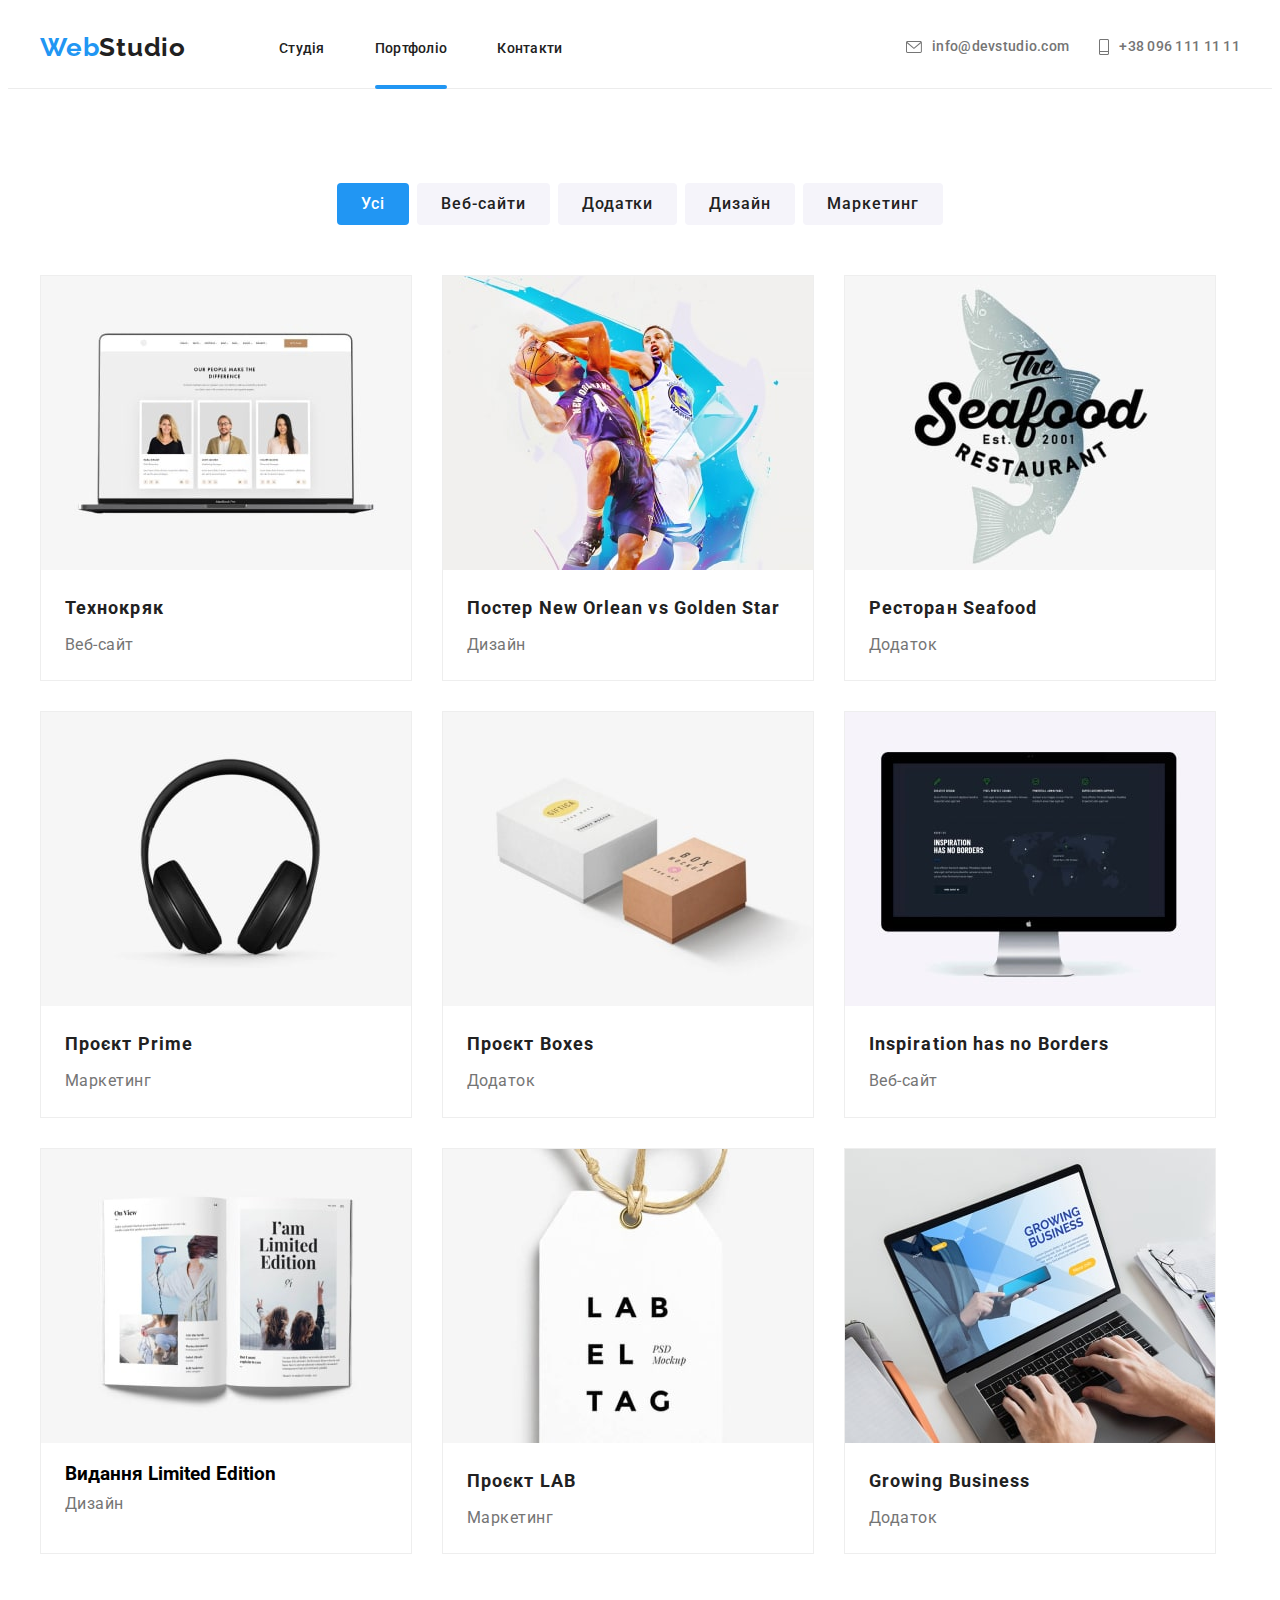
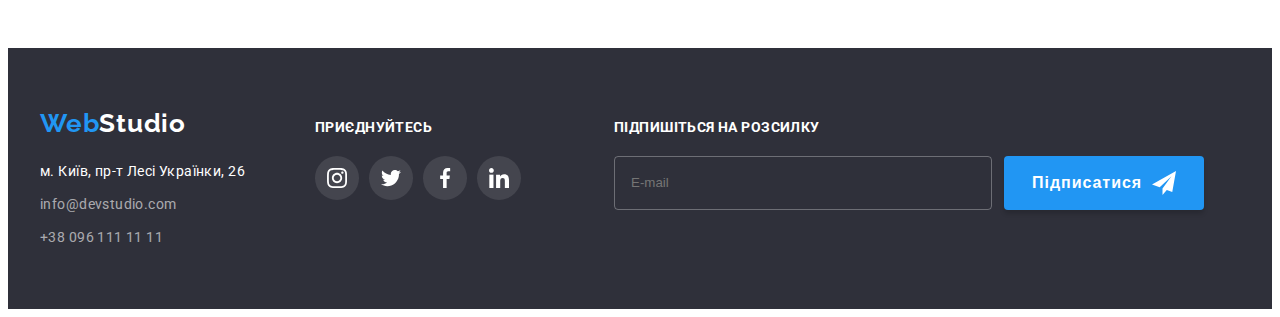
==== portfolio.html @ f2a8a2c8 "module 8" ====
<!DOCTYPE html>
<html lang="uk">

<head>
  <meta charset="UTF-8" />
  <meta http-equiv="X-UA-Compatible" content="IE=edge" />
  <meta name="viewport" content="width=device-width, initial-scale=1.0" />
  <title>Портфоліо</title>
  <link rel="stylesheet" href="https://cdnjs.cloudflare.com/ajax/libs/modern-normalize/1.1.0/modern-normalize.min.css"
    integrity="sha512-wpPYUAdjBVSE4KJnH1VR1HeZfpl1ub8YT/NKx4PuQ5NmX2tKuGu6U/JRp5y+Y8XG2tV+wKQpNHVUX03MfMFn9Q=="
    crossorigin="anonymous" referrerpolicy="no-referrer" />
  <link href="https://fonts.googleapis.com/css2?family=Raleway:wght@700&family=Roboto:wght@400;500;700;900&display=swap"
    rel="stylesheet" />
  <link rel="stylesheet" href="./css/main.min.css">
</head>

<body>

  <body>
    <header class="header">
      <div class="container header__container">
        <nav class="navigation">
          <a href="/" lang="en" class="navigation__logo main__logo--dark"><span
              class="active__logo">Web</span>Studio</a>
          <ul class="menu">
            <li class="menu__item list">
              <a class="menu__link link" href="./index.html">Студія</a>
            </li>
            <li class="menu__item list">
              <a class="menu__link link current" href="./portfolio.html">Портфоліо</a>
            </li>
            <li class="menu__item list">
              <a class="menu__link link" href="">Контакти</a>
            </li>
          </ul>
        </nav>
        <div class="connect">
          <a class="contact link" href="mailto:info@devstudio.com">
            <svg class="mail__icon">
              <use href="./images/symbol-defs.svg#icon-envelope" width="16" height="12"></use>
            </svg>
            info@devstudio.com
          </a>
          <a class="contact link" href="tel:+380961111111">
            <svg class="tel__icon">
              <use href="./images/symbol-defs.svg#icon-phone" width="10" height="16"></use>
            </svg>
            +38 096 111 11 11
          </a>
        </div>
      </div>
    </header>

    <main>
      <section class="portfolio">
        <div class="container">
          <h2 class="visually-hidden">Роботи</h2>
          <ul class="portfolio-list">
            <li class="portfolio-list__item list"><button type="button" class="active__btn">Усі</button></li>
            <li class="portfolio-list__item list"><button type="button" class="portfolio__btn">Веб-сайти</button></li>
            <li class="portfolio-list__item list"><button type="button" class="portfolio__btn">Додатки</button></li>
            <li class="portfolio-list__item list"><button type="button" class="portfolio__btn">Дизайн</button></li>
            <li class="portfolio-list__item list"><button type="button" class="portfolio__btn">Маркетинг</button></li>
          </ul>

          <ul class="project-list">
            <li class="project-list__item list">
              <div class="top-wrap"> <img src="./images/techno-min.jpg" alt="Веб-сайт">
                <p class="top-wrap__text">Ресурс пропонує комплексні пропозиції з різним рівнем функціоналу та сервісів.
                  Все
                  це
                  дозволить відвідувачу отримати вичерпні відомості про компанію чи приватну особу.</p>
              </div>
              <div class="project">
                <h3 class="project__name">Технокряк</h3>
                <p class="project__text">Веб-сайт</p>
              </div>
            </li>
            <li class="project-list__item list">
              <div class="top-wrap">
                <img src="./images/poster-min.jpg" alt="Постер">
                <p class="top-wrap__text">Ресурс пропонує комплексні пропозиції з різним рівнем функціоналу та сервісів.
                  Все
                  це
                  дозволить відвідувачу отримати вичерпні відомості про компанію чи приватну особу.</p>
              </div>
              <div class="project">
                <h3 class="project__name">Постер New Orlean vs Golden Star</h3>
                <p class="project__text">Дизайн</p>
              </div>
            </li>
            <li class="project-list__item list">
              <div class="top-wrap">
                <img src="./images/seafood-min.jpg" alt="Дизайн ресторану">
                <p class="top-wrap__text">Ресурс пропонує комплексні пропозиції з різним рівнем функціоналу та сервісів.
                  Все
                  це
                  дозволить відвідувачу отримати вичерпні відомості про компанію чи приватну особу.</p>
              </div>
              <div class="project">
                <h3 class="project__name">Ресторан Seafood</h3>
                <p class="project__text">Додаток</p>
              </div>
            </li>
            <li class="project-list__item list">
              <div class="top-wrap">
                <img src="./images/prime-min.jpg" alt="Маркетинговий проєкт">
                <p class="top-wrap__text">Ресурс пропонує комплексні пропозиції з різним рівнем функціоналу та сервісів.
                  Все
                  це
                  дозволить відвідувачу отримати вичерпні відомості про компанію чи приватну особу.</p>
              </div>
              <div class="project">
                <h3 class="project__name">Проєкт Prime</h3>
                <p class="project__text">Маркетинг</p>
              </div>
            </li>
            <li class="project-list__item list">
              <div class="top-wrap">
                <img src="./images/boxes-min.jpg" alt="Додаток">
                <p class="top-wrap__text">Ресурс пропонує комплексні пропозиції з різним рівнем функціоналу та сервісів.
                  Все
                  це
                  дозволить відвідувачу отримати вичерпні відомості про компанію чи приватну особу.</p>
              </div>
              <div class="project">
                <h3 class="project__name">Проєкт Boxes</h3>
                <p class="project__text">Додаток</p>
              </div>
            </li>
            <li class="project-list__item list">
              <div class="top-wrap">
                <img src="./images/inspiration-min.jpg" alt="Веб-сайт">
                <p class="top-wrap__text">Ресурс пропонує комплексні пропозиції з різним рівнем функціоналу та сервісів.
                  Все
                  це
                  дозволить відвідувачу отримати вичерпні відомості про компанію чи приватну особу.</p>
              </div>
              <div class="project">
                <h3 class="project__name">Inspiration has no Borders</h3>
                <p class="project__text">Веб-сайт</p>
              </div>
            </li>
            <li class="project-list__item list">
              <div class="top-wrap">
                <img src="./images/limited-min.jpg" alt="Дизайн">
                <p class="top-wrap__text">Ресурс пропонує комплексні пропозиції з різним рівнем функціоналу та сервісів.
                  Все
                  це
                  дозволить відвідувачу отримати вичерпні відомості про компанію чи приватну особу.</p>
              </div>
              <div class="project">
                <h3 class="project_name">Видання Limited Edition</h3>
                <p class="project__text">Дизайн</p>
              </div>
            </li>
            <li class="project-list__item list">
              <div class="top-wrap">
                <img src="./images/lab-min.jpg" alt="Маркетинговий проєкт">
                <p class="top-wrap__text">Ресурс пропонує комплексні пропозиції з різним рівнем функціоналу та сервісів.
                  Все
                  це
                  дозволить відвідувачу отримати вичерпні відомості про компанію чи приватну особу.</p>
              </div>
              <div class="project">
                <h3 class="project__name">Проєкт LAB</h3>
                <p class="project__text">Маркетинг</p>
              </div>
            </li>
            <li class="project-list__item list">
              <div class="top-wrap">
                <img src="./images/business-min.jpg" alt="Додаток">
                <p class="top-wrap__text">Ресурс пропонує комплексні пропозиції з різним рівнем функціоналу та сервісів.
                  Все
                  це
                  дозволить відвідувачу отримати вичерпні відомості про компанію чи приватну особу.</p>
              </div>
              <div class="project">
                <h3 class="project__name">Growing Business</h3>
                <p class="project__text">Додаток</p>
              </div>
            </li>
          </ul>
        </div>
        </div>
      </section>
    </main>

    <footer>
      <div class="container container__footer">

        <div class="footer">
          <a href="/" lang="en" class="footer__logo main__logo--light"><span class="active__logo">Web</span>Studio</a>
          <address class="address">
            <ul>
              <li class="address__map list">
                <a class="address__map link" href="https://goo.gl/maps/jwkZKJN9jdNiGh6j6" target="_blank"
                  rel="noopener noreferrer nofollow">м. Київ, пр-т Лесі Українки, 26</a>
              </li>
              <li class="address__list list">
                <a class="address__item link" href="mailto:info@devstudio.com">info@devstudio.com</a>
              </li>
              <li class="address__list list">
                <a class="address__item link" href="tel:+380961111111">+38 096 111 11 11</a>
              </li>
            </ul>
        </div>

        <div class="footer__contact">
          <h2 class="footer__header">приєднуйтесь</h2>
          <ul class="footer-soc-list list">
            <li class="footer-soc-list__item">
              <a href="" class="footer-soc-list__link link">
                <svg class="footer-soc-list__icon .soc-list__icon--dark" width="20" height="20">
                  <use href="./images/symbol-defs.svg#icon-instagram-2"></use>
                </svg></a>
            </li>
            <li class="footer-soc-list__item">
              <a href="" class="footer-soc-list__link link">
                <svg class="footer-soc-list__icon .soc-list__icon--dark" width="20" height="20">
                  <use href="./images/symbol-defs.svg#icon-twitter-1 "></use>
                </svg></a>
            </li>
            <li class="footer-soc-list__item">
              <a href="" class="footer-soc-list__link link">
                <svg class="footer-soc-list__icon .soc-list__icon--dark" width="20" height="20">
                  <use href="./images/symbol-defs.svg#icon-facebook-1"></use>
                </svg></a>
            </li>
            <li class="footer-soc-list__item">
              <a href="" class="footer-soc-list__link link">
                <svg class="footer-soc-list__icon .soc-list__icon--dark" width="20" height="20">
                  <use href="./images/symbol-defs.svg#icon-linkedin-1"></use>
                </svg></a>
            </li>
          </ul>
          </address>
        </div>

        <div class="subscribe">
          <h2 class="subscribe__header">Підпишіться на розсилку</h2>
          <form class="subscribe__form">
            <label>
              <input type="email" class="subscribe__input" placeholder="E-mail">
            </label>
            <button type="submit" class="subscribe__button button">Підписатися
              <svg class="subscribe__icon" width="24" height="24">
                <use href="./images/  icons.svg#icon-send"></use>
              </svg>
            </button>
          </form>
        </div>

      </div>
    </footer>
    <script src="./js/modal.js"></script>
  </body>

</html>
---- css/main.min.css ----
p,h1,h2,h3,h4,h5,h6{margin:0}ul,ol{margin:0;padding-left:0}button{cursor:pointer}img{display:block}:root{--main-color: #212121;--main-background-color: #ffffff;--typical-lh: 1.14;--primary-bg-color: #f5f4fa;--active-bg-color: #2196f3;--active-link-color: #2196f3;--header-text-color: #000000;--pale-color: #757575;--hero-bg-color: #2f303a;--secondary-color: #ffffff;--address-color: rgba(255, 255, 255, 0.6);--border-project-color: #eeeeee;--inactive-btn-color: #f5f4fa;--transition-timing-fun: cubic-bezier(0.4, 0, 0.2, 1)}.visually-hidden{position:absolute;white-space:nowrap;width:1px;height:1px;overflow:hidden;border:0;padding:0;clip:rect(0 0 0 0);-webkit-clip-path:inset(50%);clip-path:inset(50%);margin:-1px}body{background-color:var(--main-background-color);font-family:"Roboto",sans-serif}.list{list-style:none}.link{text-decoration:none;transition:color 250ms var(--transition-timing-fun)}.link:hover,.link:focus{color:var(--active-link-color)}.container{width:1200px;padding-left:15px;padding-right:15px;margin:0 auto}.backdrop{position:fixed;width:100%;height:100%;top:0;background-color:rgba(0,0,0,.2);transition:opacity 300ms linear,visibility 300ms linear}.modal{position:absolute;top:50%;left:50%;transform:translate(-50%, -50%);width:528px;min-height:581px;background-color:var(--main-background-color);transform:translate(-50%, -50%) scale(1);transition:transform 300ms linear;padding:40px;border-radius:4px}.backdrop.is-hidden .modal{transform:translate(-50%, -50%) scale(1)}.modal__icon:hover,.modal__icon:focus{fill:var(--active-bg-color)}.modal__btn{width:30px;height:30px;border:1px solid rgba(0,0,0,.1);border-radius:50%;background-color:rgba(0,0,0,0);position:absolute;right:8px;top:8px;color:var(--header-text-color);display:flex;align-items:center;justify-content:center}.is-hidden{opacity:0;visibility:hidden;pointer-events:none}.modal__title{font-weight:700;font-size:20px;text-align:center;margin-bottom:12px}.modal-wrap__input{width:100%;height:40px;border:1px solid rgba(33,33,33,.2);border-radius:4px;padding-left:42px;outline:rgba(0,0,0,0)}.modal-wrap__input:focus{border:1px solid var(--active-bg-color)}.input-wrap{position:relative}.modal-wrap__icon{position:absolute;width:18px;height:18px;top:50%;transform:translateY(-50%);left:12px}.modal-wrap__input:focus+.modal-wrap__icon{fill:var(--active-bg-color)}.modal__name{display:block;margin-top:12px}.modal__label{display:block;margin-top:10px}.modal__text{font-size:12px;color:#757575;margin-bottom:4px;display:block}.modal__comment{width:100%;height:120px;border:1px solid rgba(33,33,33,.2);border-radius:4px;margin-bottom:25px;padding:12px 16px;resize:none}.modal__comment::-moz-placeholder{font-size:12px;color:rgba(117,117,117,.5)}.modal__comment:-ms-input-placeholder{font-size:12px;color:rgba(117,117,117,.5)}.modal__comment::placeholder{font-size:12px;color:rgba(117,117,117,.5)}.check-text{font-size:14px;letter-spacing:.03em;color:#757575;display:flex;align-items:center;justify-content:center}.check-text span{width:16px;height:15px;border:2px solid var(--main-color);border-radius:2px;margin-right:7px;display:flex;align-items:center;justify-content:center;fill:rgba(0,0,0,0)}.modal-field__check:checked+.check-text span{background-color:var(--active-bg-color);border-color:rgba(0,0,0,0);fill:var(--secondary-color)}.modal-field__check:focus+.check-text span{border-color:var(--active-link-color)}.modal-field__icon{width:16px;height:15px}.policy{margin-left:5px;font-size:14px;letter-spacing:.03em;color:var(--active-link-color);text-underline-offset:3px}.modal__button{color:var(--secondary-color);box-shadow:0px 4px 4px rgba(0,0,0,.15);border-radius:4px;border:none;font-size:16px;text-align:center;letter-spacing:.06em;background-color:var(--active-bg-color);min-width:200px;height:50px;display:flex;justify-content:center;align-items:center;margin:30px auto 0;font-weight:700}.modal__button:hover,.modal__button:focus{background-color:#188ce8}.header{padding-top:24px;padding-bottom:25px;border-bottom:1px solid #ececec}.navigation__logo,.navigation__logo:visited{text-decoration:none;font-family:"Raleway",sans-serif;font-weight:700;font-size:26px;line-height:1.19;letter-spacing:.03em;margin-right:93px}.menu__link{font-weight:500;font-size:14px;line-height:var(--typical-lh);letter-spacing:.02em;color:var(--main-color);position:relative}.active__logo{color:var(--active-link-color)}.current::after{content:"";display:block;position:absolute;width:100%;height:4px;border-radius:2px;background-color:var(--active-bg-color);margin-top:28px}.header__container{display:flex;align-items:center}.navigation{display:flex;align-items:center}.menu{display:flex;gap:50px}.connect{display:flex;margin-left:auto;gap:30px}.contact{display:flex;font-weight:500;font-size:14px;line-height:var(--typical-lh);letter-spacing:.02em;color:var(--pale-color);align-items:center;justify-content:center}.mail__icon{width:16px;height:12px;margin-right:10px;fill:#757575}.link:hover .mail__icon,.link:focus .mail__icon{fill:var(--active-link-color)}.tel__icon{width:10px;height:16px;margin-right:10px;fill:#757575}.link:hover .tel__icon,.link:focus .tel__icon{fill:var(--active-link-color)}.main__logo--dark{color:var(--main-color)}.main__logo--light{color:#fff}.hero{background-color:var(--hero-bg-color);padding-top:200px;padding-bottom:200px;text-align:center;max-width:1600px;height:600px;background-image:linear-gradient(to right, rgba(47, 48, 58, 0.4), rgba(47, 48, 58, 0.4)),url(../images/hero.jpg);background-repeat:no-repeat;background-size:cover;background-position:center;margin:0 auto}.hero__header{font-weight:900;font-size:44px;line-height:1.36;letter-spacing:.06em;text-transform:uppercase;color:var(--secondary-color);margin-bottom:30px;display:flex;justify-content:center}.main__btn{font-family:inherit;font-style:normal;font-weight:700;font-size:16px;line-height:1.87;letter-spacing:.06em;box-shadow:0px 4px 4px rgba(0,0,0,.15);border-radius:4px;color:var(--secondary-color);background-color:var(--active-bg-color);min-width:216px;height:50px;border:none;display:flex;justify-content:center;align-items:center;margin:0 auto}.about__list{display:flex;gap:30px}.about{padding-top:94px;padding-bottom:94px}.about__title{font-weight:700;font-size:14px;line-height:var(--typical-lh);letter-spacing:.03em;text-transform:uppercase;color:var(--main-color);margin-bottom:10px}.about__content{font-size:14px;line-height:1.71;letter-spacing:.03em;color:var(--pale-color)}.about__item::before{display:block;content:"";height:120px;background-color:#f5f4fa;background-repeat:no-repeat;background-position:center;margin-bottom:30px;border-radius:4px}.antenna::before{background-image:url("../images/antenna 1.svg")}.clock::before{background-image:url("../images/clock 1.svg")}.diagram::before{background-image:url("../images/diagram 1.svg")}.astronaut::before{background-image:url("../images/astronaut 1.svg")}.work{padding-bottom:94px}.work-list{display:flex;gap:30px;position:relative}.work__header{font-weight:700;font-size:36px;line-height:1.16;text-align:center;letter-spacing:.03em;color:#212121;margin-bottom:50px}.work-list__title{position:absolute;font-size:14px;line-height:1.14;text-align:center;letter-spacing:.03em;text-transform:uppercase;color:#fff;width:370px;height:70px;padding:27px;text-align:center;bottom:0;background:rgba(47,48,58,.8)}.team{background-color:var(--primary-bg-color);padding-top:94px;padding-bottom:94px}.team__list{display:flex;gap:30px}.team__header{font-weight:700;font-size:36px;line-height:1.16;text-align:center;letter-spacing:.03em;color:var(--main-color);margin-bottom:50px}.team-list__item{background:var(--main-background-color);box-shadow:0px 1px 3px rgba(0,0,0,.12),0px 1px 1px rgba(0,0,0,.14),0px 2px 1px rgba(0,0,0,.2);border-radius:0px 0px 4px 4px}.team-list__name{font-weight:500;font-size:16px;line-height:1.19;text-align:center;letter-spacing:.03em;color:var(--main-color)}.team-list__job{font-size:16px;line-height:1.19;text-align:center;letter-spacing:.03em;color:var(--pale-color);margin-top:10px}.team-list__member{padding-top:30px;padding-bottom:30px}.soc-list{display:flex;margin-top:16px;justify-content:center;gap:10px}.soc-list__link{width:44px;height:44px;border-radius:50%;display:flex;align-items:center;justify-content:center;transition:background-color 250ms var(--transition-timing-fun),fill 250ms var(--transition-timing-fun)}.soc-list__link:hover,.soc-list__link:focus{background-color:var(--active-bg-color)}.soc-list__link:hover .soc-list__icon,.soc-list__link:focus .soc-list__icon{fill:var(--secondary-color)}.soc-list__icon--light{fill:#afb1b8}.soc-list__icon--dark{fill:var(--main-background-color);background-color:rgba(255,255,255,.1)}.clients{padding-top:94px;padding-bottom:94px}.clients__header{font-weight:700;font-size:36px;line-height:1.16;letter-spacing:.03em;color:var(--main-color);text-align:center;margin-bottom:50px}.clients-list{display:flex;gap:30px}.clients-list__link{display:flex;align-items:center;justify-content:center;width:170px;height:92px;border:1px solid #afb1b8;border-radius:4px;transition:border 250ms var(--transition-timing-fun),fill 250ms var(--transition-timing-fun)}.clients-list__link:hover,.clients-list__link:focus{border:1px solid var(--active-link-color)}.clients-list__icon{fill:#afb1b8;width:106px;height:60px}.clients-list__link:hover .clients-list__icon,.clients-list__link:focus .clients-list__icon{fill:var(--active-link-color)}.project-list{display:flex;flex-wrap:wrap;gap:30px}.project{padding:20px 24px}.project-list__item{background:var(--main-background-color);border:1px solid #eee;width:370px;transition:box-shadow 250ms var(--transition-timing-fun)}.project-list__item:hover,.project-list__item:focus{box-shadow:0px 1px 1px rgba(0,0,0,.12),0px 4px 4px rgba(0,0,0,.06),1px 4px 6px rgba(0,0,0,.16)}.project-list__item:nth-child(-n+3){margin-top:0}.project-list__item:nth-last-child(-n+3){margin-bottom:94px}.top-wrap{position:relative;overflow:hidden}.top-wrap__text{position:absolute;top:0;left:0;font-size:18px;line-height:1.55;letter-spacing:.03em;color:#fff;padding:63px 24px;background-color:rgba(33,150,243,.9);height:101%;transform:translateY(100%);transition:transform 300ms linear}.project-list__item:hover .top-wrap__text{transform:translateY(0)}.project__name{font-weight:700;font-size:18px;line-height:2;letter-spacing:.06em;color:var(--main-color)}.project__text{font-size:16px;line-height:1.9;letter-spacing:.03em;color:var(--pale-color);padding-top:4px}.portfolio{padding-top:94px}.portfolio-list{display:flex;justify-content:center;align-items:center;text-align:center;gap:8px;margin-bottom:50px}.portfolio__btn{font-family:inherit;font-weight:500;font-size:16px;line-height:1.62;letter-spacing:.06em;color:var(--main-color);background-color:var(--primary-bg-color);border-color:rgba(0,0,0,0);border-radius:4px;padding:6px 22px;transition:background-color 250ms var(--transition-timing-fun),color 250ms var(--transition-timing-fun),box-shadow 250ms var(--transition-timing-fun)}.portfolio__btn:hover,.portfolio__btn:focus{background-color:var(--active-bg-color);color:var(--secondary-color);box-shadow:0px 3px 1px rgba(0,0,0,.1),0px 1px 2px rgba(0,0,0,.08),0px 2px 2px rgba(0,0,0,.12)}.active__btn{font-family:inherit;font-weight:500;font-size:16px;line-height:1.62;letter-spacing:.06em;background-color:var(--active-bg-color);color:var(--secondary-color);border-color:rgba(0,0,0,0);border-radius:4px;padding:6px 22px}footer{background-color:#2f303a;padding-top:60px;padding-bottom:60px}.container__footer{display:flex;align-items:baseline}.footer__logo,.footer__logo:visited{text-decoration:none;font-family:"Raleway",sans-serif;font-weight:700;font-size:26px;line-height:1.19;letter-spacing:.03em}.address{display:flex;font-style:normal;margin-top:20px}.address__map{font-size:14px;line-height:1.7142857143;letter-spacing:.03em;color:var(--secondary-color)}.address__list{margin-top:9px}.address__item{font-size:14px;line-height:1.7142857143;letter-spacing:.03em;color:var(--address-color)}.footer__contact{align-items:baseline;justify-content:center;margin-left:70px}.footer__header{font-weight:700;font-size:14px;line-height:1.14;letter-spacing:.03em;text-transform:uppercase;color:var(--secondary-color)}.footer-soc-list{display:flex;margin-top:20px;gap:10px}.footer-soc-list__link{display:flex;width:44px;height:44px;border-radius:50%;align-items:center;justify-content:center;background-color:rgba(255,255,255,.1);transition:background-color 250ms var(--transition-timing-fun),fill 250ms var(--transition-timing-fun)}.footer-soc-list__link:hover,.footer-soc-list__link:focus{background-color:var(--active-bg-color)}.footer-soc-list__icon{fill:var(--secondary-color)}.footer-soc-list__link:hover .footer-soc-list__icon,.footer-soc-list__link:focus .footer-soc-list__icon{fill:var(--secondary-color)}.subscribe{margin-left:93px}.subscribe__header{font-size:14px;line-height:1.14;letter-spacing:.03em;text-transform:uppercase;color:#fff;margin-bottom:20px}.subscribe__input{width:358px;height:50px;border:1px solid rgba(255,255,255,.3);border-radius:4px;outline:rgba(0,0,0,0);background-color:rgba(0,0,0,0);padding-left:16px;color:rgba(255,255,255,.6)}.subscribe__input:focus{border:1px solid var(--active-bg-color)}.subscribe__form{display:flex}.subscribe__button{color:var(--secondary-color);box-shadow:0px 4px 4px rgba(0,0,0,.15);border-radius:4px;font-weight:700;border:none;font-size:16px;text-align:center;letter-spacing:.06em;background-color:var(--active-bg-color);min-width:200px;min-height:50px;margin-left:12px;padding-left:28px;align-items:center;display:flex}.subscribe__icon{align-self:center;margin-left:10px}/*# sourceMappingURL=main.min.css.map */
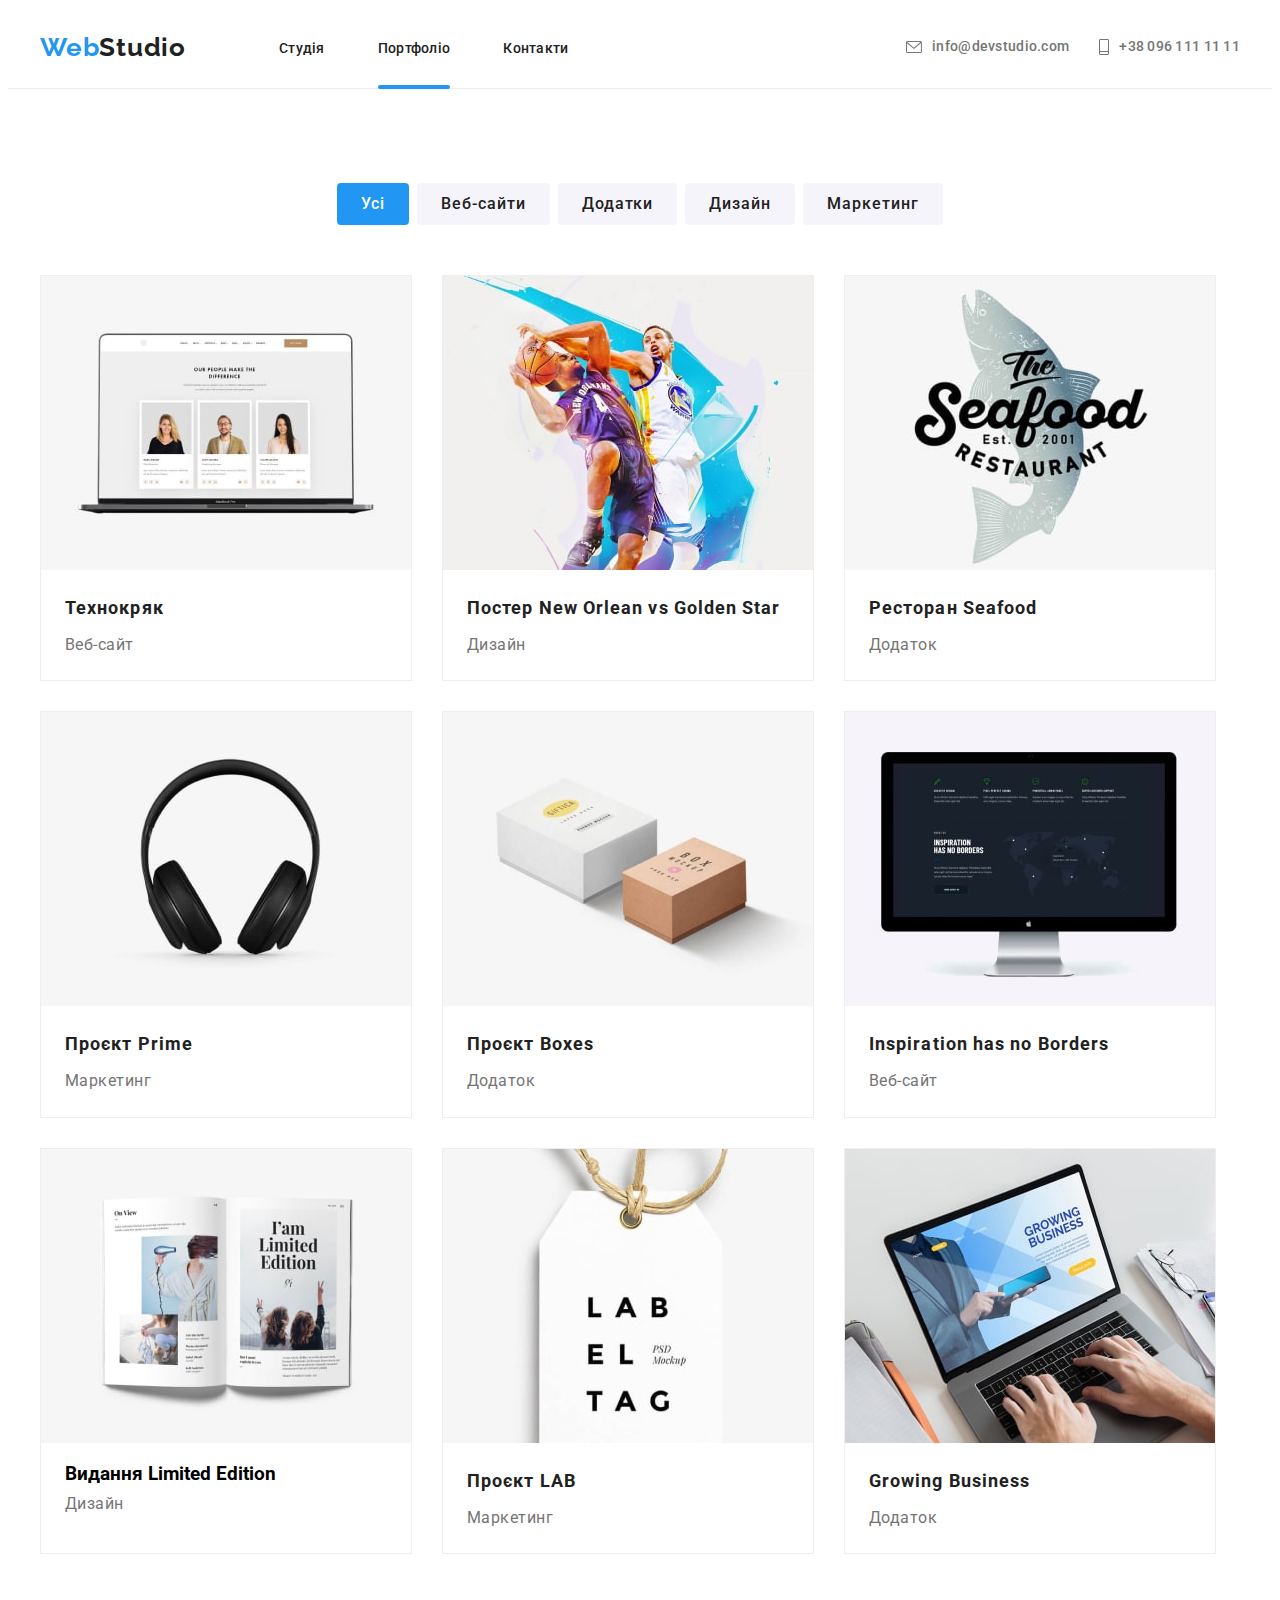
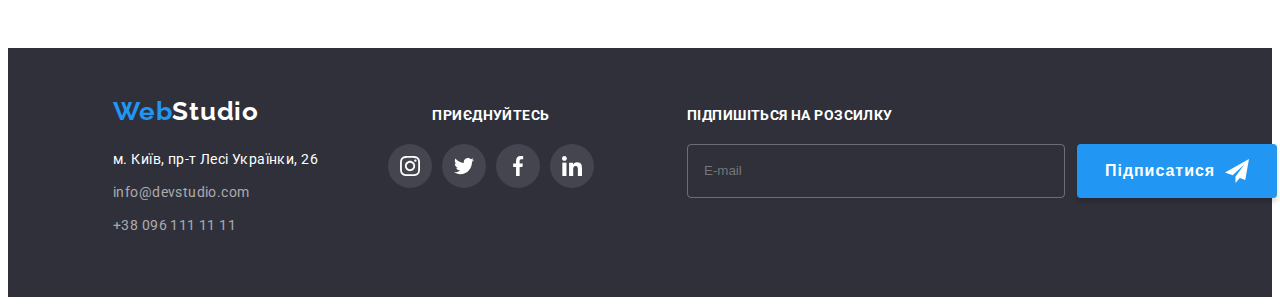
==== commit b5a9a86f: "Module_8" ====
--- a/portfolio.html
+++ b/portfolio.html
@@ -37,13 +37,13 @@
         <div class="connect">
           <a class="contact link" href="mailto:info@devstudio.com">
             <svg class="mail__icon">
-              <use href="./images/symbol-defs.svg#icon-envelope" width="16" height="12"></use>
+              <use href="./images/symbol-defs.svg#icon-envelope"></use>
             </svg>
             info@devstudio.com
           </a>
           <a class="contact link" href="tel:+380961111111">
             <svg class="tel__icon">
-              <use href="./images/symbol-defs.svg#icon-phone" width="10" height="16"></use>
+              <use href="./images/symbol-defs.svg#icon-phone"></use>
             </svg>
             +38 096 111 11 11
           </a>
--- a/css/main.min.css
+++ b/css/main.min.css
@@ -1 +1 @@
-p,h1,h2,h3,h4,h5,h6{margin:0}ul,ol{margin:0;padding-left:0}button{cursor:pointer}img{display:block}:root{--main-color: #212121;--main-background-color: #ffffff;--typical-lh: 1.14;--primary-bg-color: #f5f4fa;--active-bg-color: #2196f3;--active-link-color: #2196f3;--header-text-color: #000000;--pale-color: #757575;--hero-bg-color: #2f303a;--secondary-color: #ffffff;--address-color: rgba(255, 255, 255, 0.6);--border-project-color: #eeeeee;--inactive-btn-color: #f5f4fa;--transition-timing-fun: cubic-bezier(0.4, 0, 0.2, 1)}.visually-hidden{position:absolute;white-space:nowrap;width:1px;height:1px;overflow:hidden;border:0;padding:0;clip:rect(0 0 0 0);-webkit-clip-path:inset(50%);clip-path:inset(50%);margin:-1px}body{background-color:var(--main-background-color);font-family:"Roboto",sans-serif}.list{list-style:none}.link{text-decoration:none;transition:color 250ms var(--transition-timing-fun)}.link:hover,.link:focus{color:var(--active-link-color)}.container{width:1200px;padding-left:15px;padding-right:15px;margin:0 auto}.backdrop{position:fixed;width:100%;height:100%;top:0;background-color:rgba(0,0,0,.2);transition:opacity 300ms linear,visibility 300ms linear}.modal{position:absolute;top:50%;left:50%;transform:translate(-50%, -50%);width:528px;min-height:581px;background-color:var(--main-background-color);transform:translate(-50%, -50%) scale(1);transition:transform 300ms linear;padding:40px;border-radius:4px}.backdrop.is-hidden .modal{transform:translate(-50%, -50%) scale(1)}.modal__icon:hover,.modal__icon:focus{fill:var(--active-bg-color)}.modal__btn{width:30px;height:30px;border:1px solid rgba(0,0,0,.1);border-radius:50%;background-color:rgba(0,0,0,0);position:absolute;right:8px;top:8px;color:var(--header-text-color);display:flex;align-items:center;justify-content:center}.is-hidden{opacity:0;visibility:hidden;pointer-events:none}.modal__title{font-weight:700;font-size:20px;text-align:center;margin-bottom:12px}.modal-wrap__input{width:100%;height:40px;border:1px solid rgba(33,33,33,.2);border-radius:4px;padding-left:42px;outline:rgba(0,0,0,0)}.modal-wrap__input:focus{border:1px solid var(--active-bg-color)}.input-wrap{position:relative}.modal-wrap__icon{position:absolute;width:18px;height:18px;top:50%;transform:translateY(-50%);left:12px}.modal-wrap__input:focus+.modal-wrap__icon{fill:var(--active-bg-color)}.modal__name{display:block;margin-top:12px}.modal__label{display:block;margin-top:10px}.modal__text{font-size:12px;color:#757575;margin-bottom:4px;display:block}.modal__comment{width:100%;height:120px;border:1px solid rgba(33,33,33,.2);border-radius:4px;margin-bottom:25px;padding:12px 16px;resize:none}.modal__comment::-moz-placeholder{font-size:12px;color:rgba(117,117,117,.5)}.modal__comment:-ms-input-placeholder{font-size:12px;color:rgba(117,117,117,.5)}.modal__comment::placeholder{font-size:12px;color:rgba(117,117,117,.5)}.check-text{font-size:14px;letter-spacing:.03em;color:#757575;display:flex;align-items:center;justify-content:center}.check-text span{width:16px;height:15px;border:2px solid var(--main-color);border-radius:2px;margin-right:7px;display:flex;align-items:center;justify-content:center;fill:rgba(0,0,0,0)}.modal-field__check:checked+.check-text span{background-color:var(--active-bg-color);border-color:rgba(0,0,0,0);fill:var(--secondary-color)}.modal-field__check:focus+.check-text span{border-color:var(--active-link-color)}.modal-field__icon{width:16px;height:15px}.policy{margin-left:5px;font-size:14px;letter-spacing:.03em;color:var(--active-link-color);text-underline-offset:3px}.modal__button{color:var(--secondary-color);box-shadow:0px 4px 4px rgba(0,0,0,.15);border-radius:4px;border:none;font-size:16px;text-align:center;letter-spacing:.06em;background-color:var(--active-bg-color);min-width:200px;height:50px;display:flex;justify-content:center;align-items:center;margin:30px auto 0;font-weight:700}.modal__button:hover,.modal__button:focus{background-color:#188ce8}.header{padding-top:24px;padding-bottom:25px;border-bottom:1px solid #ececec}.navigation__logo,.navigation__logo:visited{text-decoration:none;font-family:"Raleway",sans-serif;font-weight:700;font-size:26px;line-height:1.19;letter-spacing:.03em;margin-right:93px}.menu__link{font-weight:500;font-size:14px;line-height:var(--typical-lh);letter-spacing:.02em;color:var(--main-color);position:relative}.active__logo{color:var(--active-link-color)}.current::after{content:"";display:block;position:absolute;width:100%;height:4px;border-radius:2px;background-color:var(--active-bg-color);margin-top:28px}.header__container{display:flex;align-items:center}.navigation{display:flex;align-items:center}.menu{display:flex;gap:50px}.connect{display:flex;margin-left:auto;gap:30px}.contact{display:flex;font-weight:500;font-size:14px;line-height:var(--typical-lh);letter-spacing:.02em;color:var(--pale-color);align-items:center;justify-content:center}.mail__icon{width:16px;height:12px;margin-right:10px;fill:#757575}.link:hover .mail__icon,.link:focus .mail__icon{fill:var(--active-link-color)}.tel__icon{width:10px;height:16px;margin-right:10px;fill:#757575}.link:hover .tel__icon,.link:focus .tel__icon{fill:var(--active-link-color)}.main__logo--dark{color:var(--main-color)}.main__logo--light{color:#fff}.hero{background-color:var(--hero-bg-color);padding-top:200px;padding-bottom:200px;text-align:center;max-width:1600px;height:600px;background-image:linear-gradient(to right, rgba(47, 48, 58, 0.4), rgba(47, 48, 58, 0.4)),url(../images/hero.jpg);background-repeat:no-repeat;background-size:cover;background-position:center;margin:0 auto}.hero__header{font-weight:900;font-size:44px;line-height:1.36;letter-spacing:.06em;text-transform:uppercase;color:var(--secondary-color);margin-bottom:30px;display:flex;justify-content:center}.main__btn{font-family:inherit;font-style:normal;font-weight:700;font-size:16px;line-height:1.87;letter-spacing:.06em;box-shadow:0px 4px 4px rgba(0,0,0,.15);border-radius:4px;color:var(--secondary-color);background-color:var(--active-bg-color);min-width:216px;height:50px;border:none;display:flex;justify-content:center;align-items:center;margin:0 auto}.about__list{display:flex;gap:30px}.about{padding-top:94px;padding-bottom:94px}.about__title{font-weight:700;font-size:14px;line-height:var(--typical-lh);letter-spacing:.03em;text-transform:uppercase;color:var(--main-color);margin-bottom:10px}.about__content{font-size:14px;line-height:1.71;letter-spacing:.03em;color:var(--pale-color)}.about__item::before{display:block;content:"";height:120px;background-color:#f5f4fa;background-repeat:no-repeat;background-position:center;margin-bottom:30px;border-radius:4px}.antenna::before{background-image:url("../images/antenna 1.svg")}.clock::before{background-image:url("../images/clock 1.svg")}.diagram::before{background-image:url("../images/diagram 1.svg")}.astronaut::before{background-image:url("../images/astronaut 1.svg")}.work{padding-bottom:94px}.work-list{display:flex;gap:30px;position:relative}.work__header{font-weight:700;font-size:36px;line-height:1.16;text-align:center;letter-spacing:.03em;color:#212121;margin-bottom:50px}.work-list__title{position:absolute;font-size:14px;line-height:1.14;text-align:center;letter-spacing:.03em;text-transform:uppercase;color:#fff;width:370px;height:70px;padding:27px;text-align:center;bottom:0;background:rgba(47,48,58,.8)}.team{background-color:var(--primary-bg-color);padding-top:94px;padding-bottom:94px}.team__list{display:flex;gap:30px}.team__header{font-weight:700;font-size:36px;line-height:1.16;text-align:center;letter-spacing:.03em;color:var(--main-color);margin-bottom:50px}.team-list__item{background:var(--main-background-color);box-shadow:0px 1px 3px rgba(0,0,0,.12),0px 1px 1px rgba(0,0,0,.14),0px 2px 1px rgba(0,0,0,.2);border-radius:0px 0px 4px 4px}.team-list__name{font-weight:500;font-size:16px;line-height:1.19;text-align:center;letter-spacing:.03em;color:var(--main-color)}.team-list__job{font-size:16px;line-height:1.19;text-align:center;letter-spacing:.03em;color:var(--pale-color);margin-top:10px}.team-list__member{padding-top:30px;padding-bottom:30px}.soc-list{display:flex;margin-top:16px;justify-content:center;gap:10px}.soc-list__link{width:44px;height:44px;border-radius:50%;display:flex;align-items:center;justify-content:center;transition:background-color 250ms var(--transition-timing-fun),fill 250ms var(--transition-timing-fun)}.soc-list__link:hover,.soc-list__link:focus{background-color:var(--active-bg-color)}.soc-list__link:hover .soc-list__icon,.soc-list__link:focus .soc-list__icon{fill:var(--secondary-color)}.soc-list__icon--light{fill:#afb1b8}.soc-list__icon--dark{fill:var(--main-background-color);background-color:rgba(255,255,255,.1)}.clients{padding-top:94px;padding-bottom:94px}.clients__header{font-weight:700;font-size:36px;line-height:1.16;letter-spacing:.03em;color:var(--main-color);text-align:center;margin-bottom:50px}.clients-list{display:flex;gap:30px}.clients-list__link{display:flex;align-items:center;justify-content:center;width:170px;height:92px;border:1px solid #afb1b8;border-radius:4px;transition:border 250ms var(--transition-timing-fun),fill 250ms var(--transition-timing-fun)}.clients-list__link:hover,.clients-list__link:focus{border:1px solid var(--active-link-color)}.clients-list__icon{fill:#afb1b8;width:106px;height:60px}.clients-list__link:hover .clients-list__icon,.clients-list__link:focus .clients-list__icon{fill:var(--active-link-color)}.project-list{display:flex;flex-wrap:wrap;gap:30px}.project{padding:20px 24px}.project-list__item{background:var(--main-background-color);border:1px solid #eee;width:370px;transition:box-shadow 250ms var(--transition-timing-fun)}.project-list__item:hover,.project-list__item:focus{box-shadow:0px 1px 1px rgba(0,0,0,.12),0px 4px 4px rgba(0,0,0,.06),1px 4px 6px rgba(0,0,0,.16)}.project-list__item:nth-child(-n+3){margin-top:0}.project-list__item:nth-last-child(-n+3){margin-bottom:94px}.top-wrap{position:relative;overflow:hidden}.top-wrap__text{position:absolute;top:0;left:0;font-size:18px;line-height:1.55;letter-spacing:.03em;color:#fff;padding:63px 24px;background-color:rgba(33,150,243,.9);height:101%;transform:translateY(100%);transition:transform 300ms linear}.project-list__item:hover .top-wrap__text{transform:translateY(0)}.project__name{font-weight:700;font-size:18px;line-height:2;letter-spacing:.06em;color:var(--main-color)}.project__text{font-size:16px;line-height:1.9;letter-spacing:.03em;color:var(--pale-color);padding-top:4px}.portfolio{padding-top:94px}.portfolio-list{display:flex;justify-content:center;align-items:center;text-align:center;gap:8px;margin-bottom:50px}.portfolio__btn{font-family:inherit;font-weight:500;font-size:16px;line-height:1.62;letter-spacing:.06em;color:var(--main-color);background-color:var(--primary-bg-color);border-color:rgba(0,0,0,0);border-radius:4px;padding:6px 22px;transition:background-color 250ms var(--transition-timing-fun),color 250ms var(--transition-timing-fun),box-shadow 250ms var(--transition-timing-fun)}.portfolio__btn:hover,.portfolio__btn:focus{background-color:var(--active-bg-color);color:var(--secondary-color);box-shadow:0px 3px 1px rgba(0,0,0,.1),0px 1px 2px rgba(0,0,0,.08),0px 2px 2px rgba(0,0,0,.12)}.active__btn{font-family:inherit;font-weight:500;font-size:16px;line-height:1.62;letter-spacing:.06em;background-color:var(--active-bg-color);color:var(--secondary-color);border-color:rgba(0,0,0,0);border-radius:4px;padding:6px 22px}footer{background-color:#2f303a;padding-top:60px;padding-bottom:60px}.container__footer{display:flex;align-items:baseline}.footer__logo,.footer__logo:visited{text-decoration:none;font-family:"Raleway",sans-serif;font-weight:700;font-size:26px;line-height:1.19;letter-spacing:.03em}.address{display:flex;font-style:normal;margin-top:20px}.address__map{font-size:14px;line-height:1.7142857143;letter-spacing:.03em;color:var(--secondary-color)}.address__list{margin-top:9px}.address__item{font-size:14px;line-height:1.7142857143;letter-spacing:.03em;color:var(--address-color)}.footer__contact{align-items:baseline;justify-content:center;margin-left:70px}.footer__header{font-weight:700;font-size:14px;line-height:1.14;letter-spacing:.03em;text-transform:uppercase;color:var(--secondary-color)}.footer-soc-list{display:flex;margin-top:20px;gap:10px}.footer-soc-list__link{display:flex;width:44px;height:44px;border-radius:50%;align-items:center;justify-content:center;background-color:rgba(255,255,255,.1);transition:background-color 250ms var(--transition-timing-fun),fill 250ms var(--transition-timing-fun)}.footer-soc-list__link:hover,.footer-soc-list__link:focus{background-color:var(--active-bg-color)}.footer-soc-list__icon{fill:var(--secondary-color)}.footer-soc-list__link:hover .footer-soc-list__icon,.footer-soc-list__link:focus .footer-soc-list__icon{fill:var(--secondary-color)}.subscribe{margin-left:93px}.subscribe__header{font-size:14px;line-height:1.14;letter-spacing:.03em;text-transform:uppercase;color:#fff;margin-bottom:20px}.subscribe__input{width:358px;height:50px;border:1px solid rgba(255,255,255,.3);border-radius:4px;outline:rgba(0,0,0,0);background-color:rgba(0,0,0,0);padding-left:16px;color:rgba(255,255,255,.6)}.subscribe__input:focus{border:1px solid var(--active-bg-color)}.subscribe__form{display:flex}.subscribe__button{color:var(--secondary-color);box-shadow:0px 4px 4px rgba(0,0,0,.15);border-radius:4px;font-weight:700;border:none;font-size:16px;text-align:center;letter-spacing:.06em;background-color:var(--active-bg-color);min-width:200px;min-height:50px;margin-left:12px;padding-left:28px;align-items:center;display:flex}.subscribe__icon{align-self:center;margin-left:10px}/*# sourceMappingURL=main.min.css.map */+p,h1,h2,h3,h4,h5,h6{margin:0}ul,ol{margin:0;padding-left:0}button{cursor:pointer}img{display:block;max-width:100%;height:auto}:root{--main-color: #212121;--main-background-color: #ffffff;--typical-lh: 1.14;--primary-bg-color: #f5f4fa;--active-bg-color: #2196f3;--active-link-color: #2196f3;--header-text-color: #000000;--pale-color: #757575;--hero-bg-color: #2f303a;--secondary-color: #ffffff;--address-color: rgba(255, 255, 255, 0.6);--border-project-color: #eeeeee;--inactive-btn-color: #f5f4fa;--transition-timing-fun: cubic-bezier(0.4, 0, 0.2, 1);--bg-gradient: linear-gradient( to right, rgba(47, 48, 58, 0.4), rgba(47, 48, 58, 0.4) )}.visually-hidden{position:absolute;white-space:nowrap;width:1px;height:1px;overflow:hidden;border:0;padding:0;clip:rect(0 0 0 0);-webkit-clip-path:inset(50%);clip-path:inset(50%);margin:-1px}body{background-color:var(--main-background-color);font-family:"Roboto",sans-serif}.list{list-style:none}.link{text-decoration:none;transition:color 250ms var(--transition-timing-fun)}.link:hover,.link:focus{color:var(--active-link-color)}.no-scroll{overflow:hidden}.container{width:100%;padding-left:15px;padding-right:15px;margin:0 auto}@media screen and (min-width: 480px){.container{max-width:480px}}@media screen and (min-width: 768px){.container{max-width:768px}}@media screen and (min-width: 1200px){.container{max-width:1200px}}.backdrop{position:fixed;width:100%;height:100%;top:0;background-color:rgba(0,0,0,.2);transition:opacity 300ms linear,visibility 300ms linear}.modal{position:absolute;top:50%;left:50%;transform:translate(-50%, -50%);width:450px;min-height:581px;background-color:var(--main-background-color);transform:translate(-50%, -50%) scale(1);transition:transform 300ms linear;padding:40px;border-radius:4px}@media screen and (min-width: 768px){.modal{width:450px}}@media screen and (min-width: 1200px){.modal{width:528px}}.backdrop.is-hidden .modal{transform:translate(-50%, -50%) scale(1)}.modal__icon:hover,.modal__icon:focus{fill:var(--active-bg-color)}.modal__btn{width:30px;height:30px;border:1px solid rgba(0,0,0,.1);border-radius:50%;background-color:rgba(0,0,0,0);position:absolute;right:8px;top:8px;color:var(--header-text-color);display:flex;align-items:center;justify-content:center}.is-hidden{opacity:0;visibility:hidden;pointer-events:none}.modal__title{font-weight:700;font-size:20px;text-align:center;margin-bottom:12px}.modal-wrap__input{width:100%;height:40px;border:1px solid rgba(33,33,33,.2);border-radius:4px;padding-left:42px;outline:rgba(0,0,0,0)}.modal-wrap__input:focus{border:1px solid var(--active-bg-color)}.input-wrap{position:relative}.modal-wrap__icon{position:absolute;width:18px;height:18px;top:50%;transform:translateY(-50%);left:12px}.modal-wrap__input:focus+.modal-wrap__icon{fill:var(--active-bg-color)}.modal__name{display:block;margin-top:12px}.modal__label{display:block;margin-top:10px}.modal__text{font-size:12px;color:#757575;margin-bottom:4px;display:block}.modal__comment{width:100%;height:120px;border:1px solid rgba(33,33,33,.2);border-radius:4px;margin-bottom:25px;padding:12px 16px;resize:none}.modal__comment::-moz-placeholder{font-size:12px;color:rgba(117,117,117,.5)}.modal__comment:-ms-input-placeholder{font-size:12px;color:rgba(117,117,117,.5)}.modal__comment::placeholder{font-size:12px;color:rgba(117,117,117,.5)}.check-text{font-size:12px;letter-spacing:.03em;color:#757575;display:flex;align-items:center;justify-content:center}@media screen and (min-width: 768px){.check-text{font-size:12px}}@media screen and (min-width: 1200px){.check-text{font-size:14px}}.check-text span{width:16px;height:15px;border:2px solid var(--main-color);border-radius:2px;margin-right:7px;display:flex;align-items:center;justify-content:center;fill:rgba(0,0,0,0)}.modal-field__check:checked+.check-text span{background-color:var(--active-bg-color);border-color:rgba(0,0,0,0);fill:var(--secondary-color)}.modal-field__check:focus+.check-text span{border-color:var(--active-link-color)}.modal-field__icon{width:16px;height:15px}.policy{margin-left:5px;font-size:12px;letter-spacing:.03em;color:var(--active-link-color);text-underline-offset:3px}@media screen and (min-width: 768px){.policy{font-size:12px}}@media screen and (min-width: 1200px){.policy{font-size:14px}}.modal__button{color:var(--secondary-color);box-shadow:0px 4px 4px rgba(0,0,0,.15);border-radius:4px;border:none;font-size:16px;text-align:center;letter-spacing:.06em;background-color:var(--active-bg-color);min-width:200px;height:50px;display:flex;justify-content:center;align-items:center;margin:30px auto 0;font-weight:700}.modal__button:hover,.modal__button:focus{background-color:#188ce8}.header{padding-top:24px;padding-bottom:25px;border-bottom:1px solid #ececec}.navigation__logo,.navigation__logo:visited{text-decoration:none;font-family:"Raleway",sans-serif;font-weight:700;font-size:26px;line-height:1.19;letter-spacing:.03em;margin-right:93px}@media screen and (min-width: 768px)and (max-width: 1199px){.navigation__logo,.navigation__logo:visited{font-weight:700;font-size:24px;line-height:1.16;letter-spacing:.03em;margin-right:88px}}.menu__link{font-weight:500;font-size:14px;line-height:var(--typical-lh);letter-spacing:.02em;color:var(--main-color);position:relative}.active__logo{color:var(--active-link-color)}.current::after{content:"";display:block;position:absolute;width:100%;height:4px;border-radius:2px;background-color:var(--active-bg-color);margin-top:28px}.header__container{display:flex;align-items:center;justify-content:space-between}.navigation{display:flex;align-items:center}.menu{display:none;gap:50px}@media screen and (min-width: 768px){.menu{display:flex;gap:56px}}@media screen and (min-width: 1200px){.menu{display:flex;gap:53px}}.connect{display:none;margin-left:auto;gap:30px}@media screen and (min-width: 768px){.connect{display:flex}}@media screen and (min-width: 768px)and (max-width: 1199px){.connect{flex-wrap:wrap;gap:10px;margin-left:90px}}.contact{display:flex;font-weight:500;font-size:14px;line-height:var(--typical-lh);letter-spacing:.02em;color:var(--pale-color);align-items:center;justify-content:center;font-weight:500}@media screen and (min-width: 768px)and (max-width: 1199px){.contact{font-size:12px;line-height:1.16;letter-spacing:.02em}}.mail__icon{width:16px;height:12px;margin-right:10px;fill:#757575}@media screen and (min-width: 768px)and (max-width: 1199px){.mail__icon{width:14px;height:10px;margin-right:8px}}.link:hover .mail__icon,.link:focus .mail__icon{fill:var(--active-link-color)}.tel__icon{width:10px;height:16px;margin-right:10px;fill:#757575}@media screen and (min-width: 768px)and (max-width: 1199px){.tel__icon{width:10px;height:14px;margin-right:8px}}.link:hover .tel__icon,.link:focus .tel__icon{fill:var(--active-link-color)}.main__logo--dark{color:var(--main-color)}.main__logo--light{color:#fff}.mob-menu{position:fixed;top:0;background-color:var(--main-background-color);width:100vw;height:100vh;padding-top:10px;padding-bottom:48px;z-index:1}.mob-menu>.container{height:100%;padding:10px 15px 48px 40px;display:flex;flex-direction:column;justify-content:space-between;overflow:auto}.menu-close-btn{margin-left:auto;display:block;background-color:rgba(0,0,0,0);border:none}.menu-close-btn:hover,.menu-close-btn:focus{fill:#188ce8}.menu-open-btn{margin-left:auto;background-color:rgba(0,0,0,0);border:none}@media screen and (min-width: 768px){.menu-open-btn{display:none}}.menu-open-btn:hover,.menu-open-btn:focus{fill:#188ce8}.menu-open__icon{width:40px;height:40px}.menu-close__icon{width:40px;height:40px}.mob-menu__list{margin-bottom:50px}.mob-menu__item:not(:last-child){margin-bottom:32px}.mob-menu__link{font-weight:500;font-size:40px;line-height:1.17;letter-spacing:.02em;color:var(--main-color)}.mob-menu__link:hover,.mob-menu__link:focus{color:var(--active-link-color)}.mob-connect__tf{display:block;margin-bottom:32px;font-weight:500;font-size:34px;line-height:1.17;letter-spacing:.02em;color:var(--active-link-color)}.mob-connect__tf:hover,.mob-connect__tf:focus{color:var(--active-link-color)}.mob-connect__mail{display:block;margin-bottom:64px;font-weight:500;font-size:24px;line-height:1.16;letter-spacing:.02em;color:#757575}.mob-connect__mail:hover,.mob-connect__mail:focus{color:var(--active-link-color)}.mob-soc{display:flex}.mob-soc__item{display:flex}.mob-soc__link{font-weight:500;font-size:18px;line-height:1.22;letter-spacing:.02em;color:var(--active-link-color)}.before-icon::before{display:block;content:"";width:1px;height:22px;background-image:url(../images/mob_soc_line.svg);background-color:#f5f4fa;background-repeat:no-repeat;margin-left:10px;margin-right:10px}.hero{background-color:var(--hero-bg-color);background-repeat:no-repeat;background-position:center;background-size:cover;padding-top:118px;padding-bottom:118px;text-align:center;max-width:1600px;background-image:var(--bg-gradient),url(../images/hero-bg-tf.jpg);margin:0 auto}@media screen and (min-width: 768px){.hero{padding-top:118px;padding-bottom:118px}}@media screen and (min-width: 1200px){.hero{padding-top:200px;padding-bottom:200px}}@media(min-device-pixel-ratio: 2),(-webkit-min-device-pixel-ratio: 2),(min-resolution: 192dpi),(min-resolution: 2dppx){.hero{background-image:var(--bg-gradient),url(../images/hero-bg-tf-2x.jpg)}}@media screen and (min-width: 760px){.hero{background-image:var(--bg-gradient),url(../images/hero-bg-tablet.jpg)}}@media screen and (min-width: 760px)and (min-device-pixel-ratio: 2),screen and (min-width: 760px)and (-webkit-min-device-pixel-ratio: 2),screen and (min-width: 760px)and (min-resolution: 192dpi),screen and (min-width: 760px)and (min-resolution: 2dppx){.hero{background-image:var(--bg-gradient),url(../images/hero-bg-tablet-2x.jpg)}}@media screen and (min-width: 1200px){.hero{background-image:var(--bg-gradient),url(../images/hero.jpg)}}@media screen and (min-width: 1200px)and (min-device-pixel-ratio: 2),screen and (min-width: 1200px)and (-webkit-min-device-pixel-ratio: 2),screen and (min-width: 1200px)and (min-resolution: 192dpi),screen and (min-width: 1200px)and (min-resolution: 2dppx){.hero{background-image:var(--bg-gradient),url(../images/hero-bg-desktop-2x.jpg)}}.container{width:100%}.hero__header{font-weight:900;font-size:22px;line-height:1.61;letter-spacing:.06em;text-transform:uppercase;color:var(--secondary-color);margin-bottom:30px;display:flex;justify-content:center}@media screen and (min-width: 480px){.hero__header{font-size:26px}}@media screen and (min-width: 768px){.hero__header{font-size:26px}}@media screen and (min-width: 1200px){.hero__header{font-size:44px;line-height:1.36}}.main__btn{font-family:inherit;font-style:normal;font-weight:700;font-size:16px;line-height:1.87;letter-spacing:.06em;box-shadow:0px 4px 4px rgba(0,0,0,.15);border-radius:4px;color:var(--secondary-color);background-color:var(--active-bg-color);min-width:216px;height:50px;border:none;display:flex;justify-content:center;align-items:center;margin:0 auto}.about__list{display:flex;flex-wrap:wrap;gap:30px}.about{padding-top:60px;padding-bottom:60px}@media screen and (min-width: 768px){.about{padding-top:60px;padding-bottom:60px}}@media screen and (min-width: 1200px){.about{padding-top:94px;padding-bottom:94px}}.about__title{font-weight:700;font-size:14px;line-height:var(--typical-lh);letter-spacing:.03em;text-transform:uppercase;color:var(--main-color);margin-bottom:10px}@media screen and (min-width: 480px){.about__title{text-align:center}}.about__content{font-size:14px;line-height:1.71;letter-spacing:.03em;color:var(--pale-color)}.about__item{width:100%}@media screen and (min-width: 768px){.about__item{width:calc((100% - 30px)/2)}}@media screen and (min-width: 1200px){.about__item{width:calc((100% - 90px)/4)}}.about__item::before{display:block;content:"";height:120px;background-color:#f5f4fa;background-repeat:no-repeat;background-position:center;margin-bottom:30px;border-radius:4px}.antenna::before{background-image:url("../images/antenna 1.svg")}.clock::before{background-image:url("../images/clock 1.svg")}.diagram::before{background-image:url("../images/diagram 1.svg")}.astronaut::before{background-image:url("../images/astronaut 1.svg")}.work{padding-bottom:94px}@media screen and (max-width: 1199px){.work{position:absolute;white-space:nowrap;width:1px;height:1px;overflow:hidden;border:0;padding:0;clip:rect(0 0 0 0);-webkit-clip-path:inset(50%);clip-path:inset(50%);margin:-1px}}.work-list{display:flex;gap:30px;position:relative}.work__header{font-weight:700;font-size:36px;line-height:1.16;text-align:center;letter-spacing:.03em;color:#212121;margin-bottom:50px}.work-list__title{position:absolute;font-size:14px;line-height:1.14;text-align:center;letter-spacing:.03em;text-transform:uppercase;color:#fff;width:370px;height:70px;padding:27px;text-align:center;bottom:0;background:rgba(47,48,58,.8)}.team{background-color:var(--primary-bg-color);padding-top:60px;padding-bottom:60px}@media screen and (min-width: 768px){.team{padding-top:60px;padding-bottom:60px}}@media screen and (min-width: 1200px){.team{padding-top:94px;padding-bottom:94px}}.team__list{display:flex;flex-wrap:wrap;gap:30px}.team__header{font-weight:700;font-size:36px;line-height:1.16;text-align:center;letter-spacing:.03em;color:var(--main-color);margin-bottom:50px}.team-list__item{background:var(--main-background-color);box-shadow:0px 1px 3px rgba(0,0,0,.12),0px 1px 1px rgba(0,0,0,.14),0px 2px 1px rgba(0,0,0,.2);border-radius:0px 0px 4px 4px;width:100%}@media screen and (min-width: 768px){.team-list__item{width:calc((100% - 30px)/2)}}@media screen and (min-width: 1200px){.team-list__item{width:calc((100% - 90px)/4)}}.team-list__name{font-weight:500;font-size:16px;line-height:1.19;text-align:center;letter-spacing:.03em;color:var(--main-color)}.team-list__job{font-size:16px;line-height:1.19;text-align:center;letter-spacing:.03em;color:var(--pale-color);margin-top:10px}.team-list__member{padding-top:30px;padding-bottom:30px}.soc-list{display:flex;margin-top:16px;justify-content:center;gap:10px}.soc-list__link{width:44px;height:44px;border-radius:50%;display:flex;align-items:center;justify-content:center;transition:background-color 250ms var(--transition-timing-fun),fill 250ms var(--transition-timing-fun)}.soc-list__link:hover,.soc-list__link:focus{background-color:var(--active-bg-color)}.soc-list__link:hover .soc-list__icon,.soc-list__link:focus .soc-list__icon{fill:var(--secondary-color)}.soc-list__icon--light{fill:#afb1b8}.soc-list__icon--dark{fill:var(--main-background-color);background-color:rgba(255,255,255,.1)}.clients{padding-top:60px;padding-bottom:60px}@media screen and (min-width: 768px){.clients{padding-top:60px;padding-bottom:60px}}@media screen and (min-width: 1200px){.clients{padding-top:94px;padding-bottom:94px}}.clients__header{font-weight:700;font-size:28px;line-height:1.17;letter-spacing:.03em;color:var(--main-color);text-align:center;margin-bottom:50px}@media screen and (min-width: 768px){.clients__header{font-size:28px;line-height:1.17;letter-spacing:.03em}}@media screen and (min-width: 1200px){.clients__header{font-size:36px;line-height:1.16;letter-spacing:.03em}}.clients-list{display:flex;flex-wrap:wrap;gap:30px}.clients-list__item{width:100%}@media screen and (min-width: 480px){.clients-list__item{width:calc((100% - 30px)/2)}}@media screen and (min-width: 768px){.clients-list__item{width:calc((100% - 60px)/3)}}@media screen and (min-width: 1200px){.clients-list__item{width:calc((100% - 150px)/6)}}.clients-list__link{display:flex;align-items:center;justify-content:center;width:210px;height:92px;border:1px solid #afb1b8;border-radius:4px;transition:border 250ms var(--transition-timing-fun),fill 250ms var(--transition-timing-fun)}@media screen and (min-width: 768px){.clients-list__link{width:226px;height:92px}}@media screen and (min-width: 1200px){.clients-list__link{width:170px;height:92px}}.clients-list__link:hover,.clients-list__link:focus{border:1px solid var(--active-link-color)}.clients-list__icon{fill:#afb1b8;width:106px;height:60px}.clients-list__link:hover .clients-list__icon,.clients-list__link:focus .clients-list__icon{fill:var(--active-link-color)}.project-list{display:flex;flex-wrap:wrap;gap:30px}.project{padding:20px 24px}.project-list__item{background:var(--main-background-color);border:1px solid #eee;width:370px;transition:box-shadow 250ms var(--transition-timing-fun)}.project-list__item:hover,.project-list__item:focus{box-shadow:0px 1px 1px rgba(0,0,0,.12),0px 4px 4px rgba(0,0,0,.06),1px 4px 6px rgba(0,0,0,.16)}.project-list__item:nth-child(-n+3){margin-top:0}.project-list__item:nth-last-child(-n+3){margin-bottom:94px}.top-wrap{position:relative;overflow:hidden}.top-wrap__text{position:absolute;top:0;left:0;font-size:18px;line-height:1.55;letter-spacing:.03em;color:#fff;padding:63px 24px;background-color:rgba(33,150,243,.9);height:101%;transform:translateY(100%);transition:transform 300ms linear}.project-list__item:hover .top-wrap__text{transform:translateY(0)}.project__name{font-weight:700;font-size:18px;line-height:2;letter-spacing:.06em;color:var(--main-color)}.project__text{font-size:16px;line-height:1.9;letter-spacing:.03em;color:var(--pale-color);padding-top:4px}.portfolio{padding-top:94px}.portfolio-list{display:flex;justify-content:center;align-items:center;text-align:center;gap:8px;margin-bottom:50px}.portfolio__btn{font-family:inherit;font-weight:500;font-size:16px;line-height:1.62;letter-spacing:.06em;color:var(--main-color);background-color:var(--primary-bg-color);border-color:rgba(0,0,0,0);border-radius:4px;padding:6px 22px;transition:background-color 250ms var(--transition-timing-fun),color 250ms var(--transition-timing-fun),box-shadow 250ms var(--transition-timing-fun)}.portfolio__btn:hover,.portfolio__btn:focus{background-color:var(--active-bg-color);color:var(--secondary-color);box-shadow:0px 3px 1px rgba(0,0,0,.1),0px 1px 2px rgba(0,0,0,.08),0px 2px 2px rgba(0,0,0,.12)}.active__btn{font-family:inherit;font-weight:500;font-size:16px;line-height:1.62;letter-spacing:.06em;background-color:var(--active-bg-color);color:var(--secondary-color);border-color:rgba(0,0,0,0);border-radius:4px;padding:6px 22px}footer{background-color:#2f303a;padding-top:60px;padding-bottom:60px}@media screen and (min-width: 1200px){footer{padding-top:0}}.container__footer{align-items:baseline}@media screen and (min-width: 480px){.container__footer{flex-wrap:wrap;justify-content:center}}@media screen and (min-width: 768px){.container__footer{display:flex}}@media screen and (min-width: 1200px){.container__footer{display:flex}}@media screen and (min-width: 480px){.footer__address{justify-content:center;text-align:center;margin-bottom:60px}}@media screen and (min-width: 768px){.footer__address{margin-bottom:0}}.footer__logo,.footer__logo:visited{text-decoration:none;font-family:"Raleway",sans-serif;font-weight:700;font-size:26px;line-height:1.19;letter-spacing:.03em}.address{display:flex;font-style:normal;margin-top:20px}@media screen and (min-width: 480px){.address{justify-content:center}}.address__map{font-size:14px;line-height:1.7142857143;letter-spacing:.03em;color:var(--secondary-color)}.address__list{margin-top:9px}.address__item{font-size:14px;line-height:1.7142857143;letter-spacing:.03em;color:var(--address-color)}.footer__contact{align-items:baseline;justify-content:center}@media screen and (min-width: 480px){.footer__contact{margin-bottom:60px}}@media screen and (min-width: 768px){.footer__contact{margin-left:165px;margin-bottom:0}}@media screen and (min-width: 1200px){.footer__contact{margin-left:70px}}.footer__header{font-weight:700;font-size:14px;line-height:1.14;letter-spacing:.03em;text-transform:uppercase;color:var(--secondary-color)}@media screen and (min-width: 480px){.footer__header{text-align:center}}.footer-soc-list{display:flex;margin-top:20px;gap:10px}@media screen and (min-width: 480px){.footer-soc-list{justify-content:center}}.footer-soc-list__link{display:flex;width:44px;height:44px;border-radius:50%;align-items:center;justify-content:center;background-color:rgba(255,255,255,.1);transition:background-color 250ms var(--transition-timing-fun),fill 250ms var(--transition-timing-fun)}.footer-soc-list__link:hover,.footer-soc-list__link:focus{background-color:var(--active-bg-color)}.footer-soc-list__icon{fill:var(--secondary-color)}.footer-soc-list__link:hover .footer-soc-list__icon,.footer-soc-list__link:focus .footer-soc-list__icon{fill:var(--secondary-color)}.subscribe{max-width:480px}@media screen and (min-width: 480px){.subscribe{margin-top:60px}}@media screen and (min-width: 1200px){.subscribe{margin-left:93px}}.subscribe__header{font-size:14px;line-height:1.14;letter-spacing:.03em;text-transform:uppercase;color:#fff;margin-bottom:20px}@media screen and (max-width: 1199px){.subscribe__header{text-align:center}}@media screen and (min-width: 480px)and (min-width: 768px){.subscribe__label{display:flex;justify-content:center}}.subscribe__input{height:50px;width:450px;border:1px solid rgba(255,255,255,.3);border-radius:4px;outline:rgba(0,0,0,0);background-color:rgba(0,0,0,0);padding-left:16px;color:rgba(255,255,255,.6)}@media screen and (min-width: 768px){.subscribe__input{width:450px}}@media screen and (min-width: 1200px){.subscribe__input{width:358px}}.subscribe__input:focus{border:1px solid var(--active-bg-color)}@media screen and (min-width: 1200px){.subscribe__form{display:flex}}@media screen and (max-width: 1199px){.subscribe__btn{display:flex;justify-content:center}}.subscribe__button{color:var(--secondary-color);box-shadow:0px 4px 4px rgba(0,0,0,.15);border-radius:4px;font-weight:700;border:none;font-size:16px;text-align:center;letter-spacing:.06em;background-color:var(--active-bg-color);min-width:200px;min-height:50px;padding-left:28px;align-items:center;display:flex}@media screen and (min-width: 480px){.subscribe__button{margin-top:20px}}@media screen and (min-width: 768px){.subscribe__button{margin-top:20px}}@media screen and (min-width: 1200px){.subscribe__button{margin-left:12px;margin-top:0}}.subscribe__icon{align-self:center;margin-left:10px}/*# sourceMappingURL=main.min.css.map */